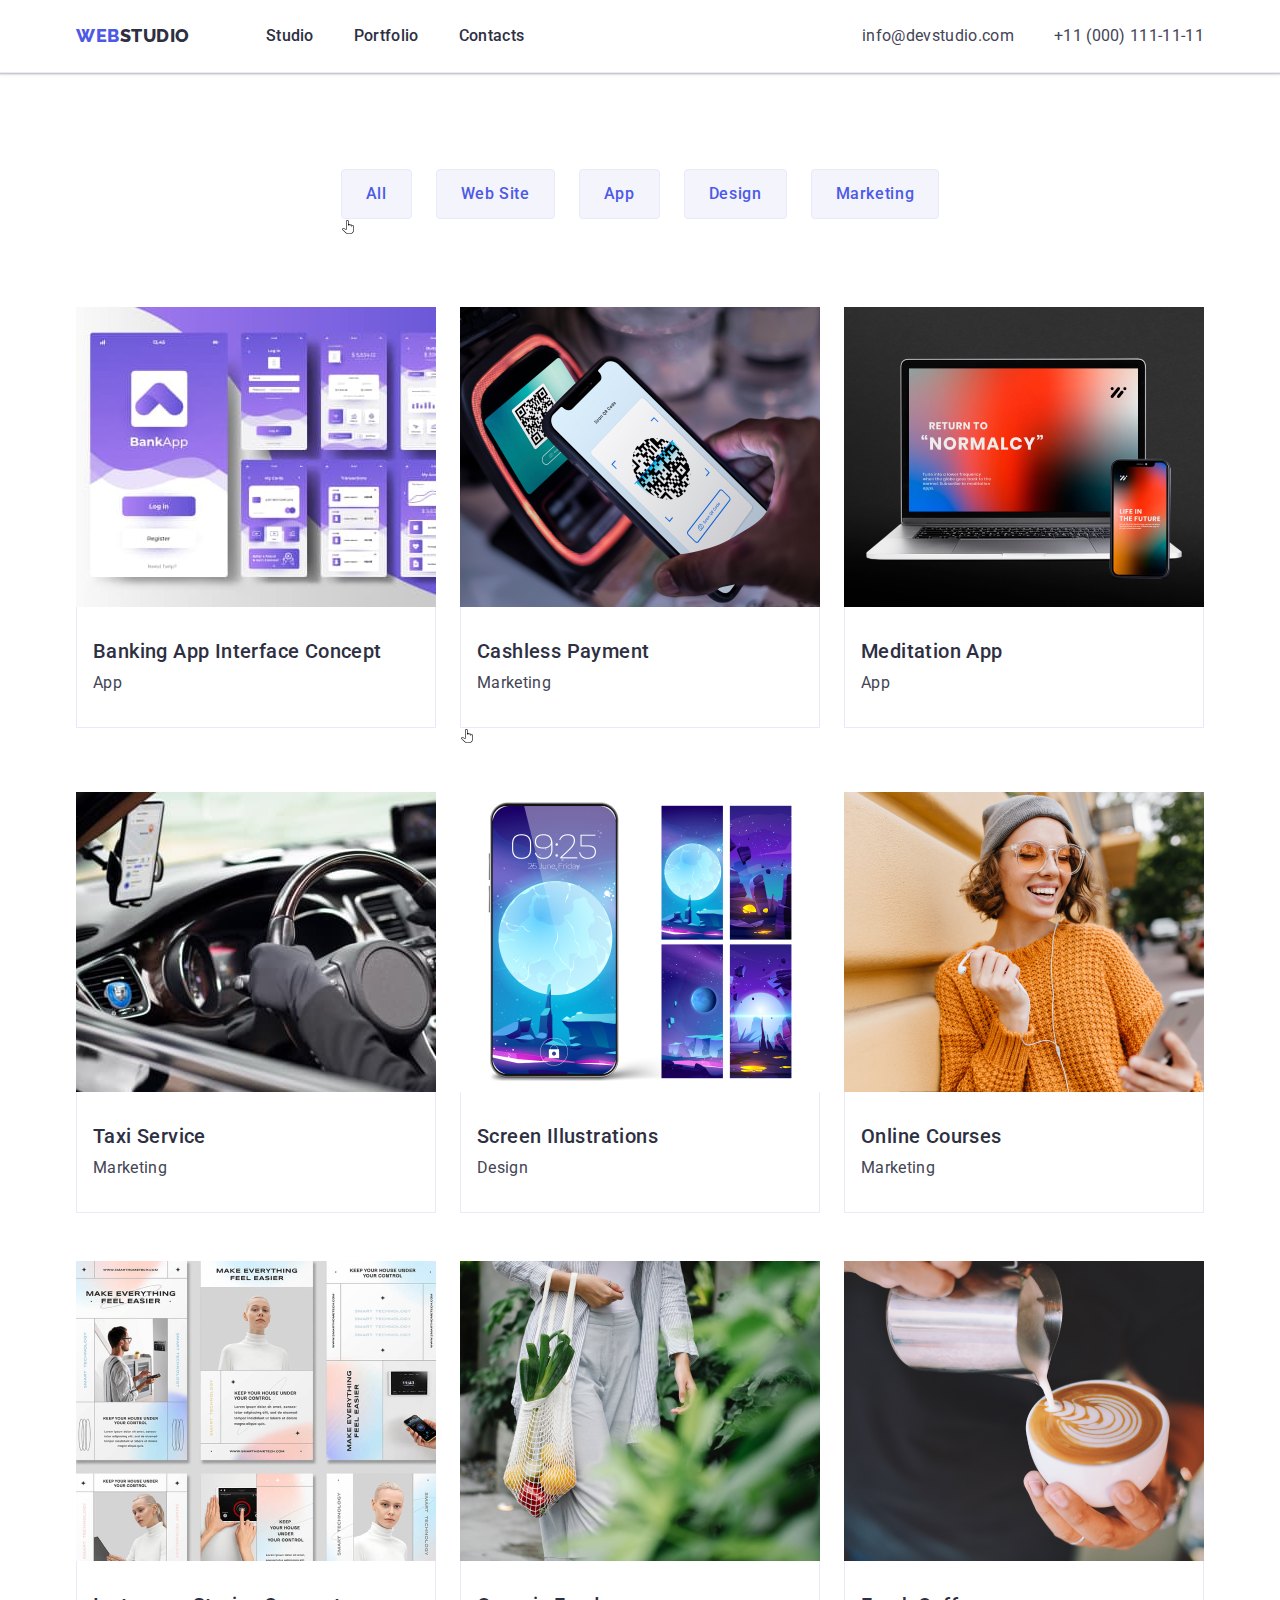
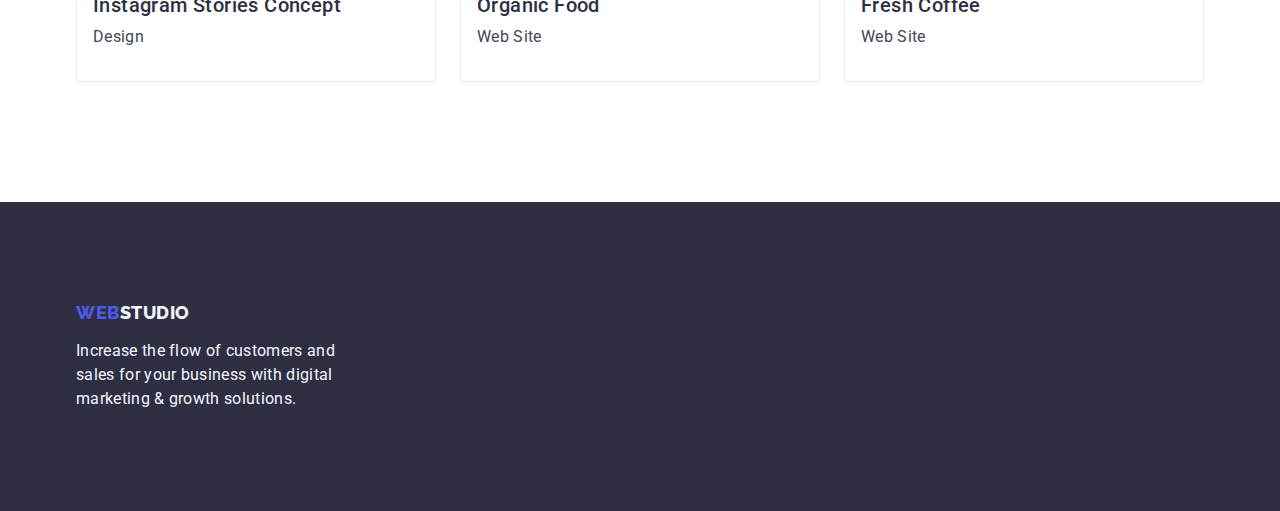
==== portfolio.html @ 1d382a08 "icons-size-location" ====
<!DOCTYPE html>
<html lang="en">
  <head>
    <meta charset="UTF-8" />
    <meta http-equiv="X-UA-Compatible" content="IE=edge" />
    <meta name="viewport" content="width=device-width, initial-scale=1.0" />
    <title>Document</title>
    <link
      rel="stylesheet"
      href="https://cdnjs.cloudflare.com/ajax/libs/modern-normalize/1.1.0/modern-normalize.min.css"
    />
    <link rel="stylesheet" href="./css/styles.css" />
    <link rel="preconnect" href="https://fonts.googleapis.com" />
    <link rel="preconnect" href="https://fonts.gstatic.com" crossorigin />

    <link
      href="https://fonts.googleapis.com/css2?family=Montserrat:wght@400;700&family=Raleway:wght@800&family=Roboto:wght@400;500;700&display=swap"
      rel="stylesheet"
    />
  </head>
  <body>
    <!-- header -->
    <header class="header">
      <div class="container header-container">
        <nav class="header_nav">
          <a href="./index.html" class="logo link"
            >Web<span class="logo-end">Studio</span></a
          >

          <ul class="menu list">
            <li class="menu-item">
              <a href="./index.html" class="menu-name link">Studio</a>
            </li>
            <li class="menu-item">
              <a class="menu-name link" href="./portfolio.html">Portfolio</a>
            </li>
            <li class="menu-item">
              <a class="menu-name link" href="">Contacts</a>
            </li>
          </ul>
        </nav>
        <!-- contacts -->
        <address class="data">
          <ul class="contacts list">
            <li class="contact-data">
              <a class="data-info link" href="mailto:info@devstudio.com"
                >info@devstudio.com</a
              >
            </li>
            <li class="contact-data">
              <a class="data-info link" href="tel:+110001111111"
                >+11 (000) 111-11-11</a
              >
            </li>
          </ul>
        </address>
      </div>
    </header>
    <!-- hero -->
    <main>
      <section class="portfolio">
        <div class="main-profile container">
          <h1 hidden>scroll</h1>
          <ul class="buttons list">
            <li>
              <button type="button" class="scroll-btn">All</button>
              <svg class="finger" width="14px" height="16px">
                <use
                  class="finger-icon"
                  href="./images/icons.svg#icon-finger"
                ></use>
              </svg>
            </li>
            <li><button type="button" class="scroll-btn">Web Site</button></li>
            <li><button type="button" class="scroll-btn">App</button></li>
            <li><button type="button" class="scroll-btn">Design</button></li>
            <li><button type="button" class="scroll-btn">Marketing</button></li>
          </ul>
          <!-- line 1 -->

          <ul class="portfolio-pictures list">
            <li class="technologies">
              <a class="picture link" href=""
                ><img
                  src="./images/portfolio_img/banking-app.jpg"
                  alt="banking app"
                />
                <div class="card-text">
                  <h2 class="cards-title">Banking App Interface Concept</h2>
                  <p class="card-category">App</p>
                </div></a
              >
            </li>
            <li class="technologies">
              <a class="picture link" href=""
                ><img
                  src="./images/portfolio_img/cashless.jpg"
                  alt="cashless payment"
                />
                <div class="card-text">
                  <h2 class="cards-title">Cashless Payment</h2>
                  <p class="card-category">Marketing</p>
                </div></a
              >
              <svg class="finger" width="14px" height="16px">
                <use
                  class="finger-icon"
                  href="./images/icons.svg#icon-finger"
                ></use>
              </svg>
            </li>
            <li class="technologies">
              <a class="picture link" href=""
                ><img
                  src="./images/portfolio_img/meditation.jpg"
                  alt="Meditation"
                />
                <div class="card-text">
                  <h2 class="cards-title">Meditation App</h2>
                  <p class="card-category">App</p>
                </div></a
              >
            </li>
            <!-- line 2 -->
            <li class="technologies">
              <a class="picture link" href=""
                ><img src="./images/portfolio_img/taxi.jpg" alt="taxi" />
                <div class="card-text">
                  <h2 class="cards-title">Taxi Service</h2>
                  <p class="card-category">Marketing</p>
                </div></a
              >
            </li>
            <li class="technologies">
              <a class="picture link" href=""
                ><img
                  src="./images/portfolio_img/screen.jpg"
                  alt="phone screen"
                />
                <div class="card-text">
                  <h2 class="cards-title">Screen Illustrations</h2>
                  <p class="card-category">Design</p>
                </div></a
              >
            </li>
            <li class="technologies">
              <a class="picture link" href=""
                ><img
                  src="./images/portfolio_img/courses.jpg"
                  alt="Online Courses"
                />
                <div class="card-text">
                  <h2 class="cards-title">Online Courses</h2>
                  <p class="card-category">Marketing</p>
                </div></a
              >
            </li>
            <!-- line 3 -->
            <li class="technologies">
              <a class="picture link" href=""
                ><img
                  src="./images/portfolio_img/inst.jpg"
                  alt="Instagram Stories"
                />
                <div class="card-text">
                  <h2 class="cards-title">Instagram Stories Concept</h2>
                  <p class="card-category">Design</p>
                </div></a
              >
            </li>
            <li class="technologies">
              <a class="picture link" href=""
                ><img
                  src="./images/portfolio_img/food.jpg"
                  alt="Organic Food"
                />
                <div class="card-text">
                  <h2 class="cards-title">Organic Food</h2>
                  <p class="card-category">Web Site</p>
                </div></a
              >
            </li>
            <li class="technologies">
              <a class="picture link" href=""
                ><img src="./images/portfolio_img/coffee.jpg" alt="Coffee" />
                <div class="card-text">
                  <h2 class="cards-title">Fresh Coffee</h2>
                  <p class="card-category">Web Site</p>
                </div></a
              >
            </li>
          </ul>
        </div>
      </section>
    </main>
    <!-- footer -->
    <footer class="main-footer">
      <div class="container">
        <a href="./index.html" class="footer-logo link"
          >Web<span class="footer-logo-end">Studio</span>
        </a>
        <p class="footer-description">
          Increase the flow of customers and sales for your business with
          digital marketing & growth solutions.
        </p>
      </div>
    </footer>
  </body>
</html>
---- css/styles.css ----
/* general */
:root {
    --main-font-family: 'Roboto', sans-serif;
    --secondary-font-family: 'Raleway', sans-serif;
}

.link {
    text-decoration: none;
}

.list {
    list-style: none;
}

body {
    font-family: var(--main-font-family);
    font-weight: 400;
    line-height: 1.5;
    letter-spacing: 0.02em;
    color: #434455;
    background-color: #FFFFFF
}

img {
    display: block;
}

h1,
h2,
h3,
h4,
p {
    margin-top: 0;
    margin-bottom: 0;
    padding: 0;
}

ul,
ol {
    margin-top: 0;
    margin-bottom: 0;
    padding-left: 0;
}

.section {
    padding: 120px 0;
}

.container {
    width: 1158px;
    margin-left: auto;
    margin-right: auto;
    padding: 0 15px
}

/* header */

.header {
    border-bottom: 1px solid #e7e9fc;
    box-shadow: 0px 2px 1px rgba(46, 47, 66, 0.08), 0px 1px 1px rgba(46, 47, 66, 0.16), 0px 1px 6px rgba(46, 47, 66, 0.08);
}

.header-container {
    display: flex;
    align-items: center;
    margin: 0 auto;
    justify-content: space-between;

}

.header_nav {
    display: flex;
    align-items: center;
}

/* logo */
.logo {
    font-family: var(--secondary-font-family);
    font-weight: 800;
    font-size: 18px;
    line-height: 1.17;
    letter-spacing: 0.03em;
    text-transform: uppercase;
    color: #4d5ae5;
    margin-right: 76px
}

.logo-end {
    color: #2e2f42;
}

/* navigation */

.menu {
    display: flex;
    align-items: center;
    gap: 40px
}

.menu {
    font-weight: 500;
    font-size: 16px;
}

.menu-item {
    padding-top: 24px;
    padding-bottom: 24px
}

.menu-name {
    color: #2E2F42;
    padding: 24px 0;
}

.menu-name:hover,
.menu-name:focus {
    color: #404BBF;
}

/* contacts */

.contacts {
    display: flex;
    align-items: center;
    gap: 40px;
}

.contact-data {
    font-size: 16px;
    line-height: 1.5;
    text-decoration: none;
    list-style: none;
    color: #434455;

}

.data {
    font-style: normal
}

.data-info:hover,
.data-info:focus {
    color: #404bbf
}

.data-info {
    color: #434455;
}


/* hero */



.hero {
    padding: 188px 0;

    background-color: #2e2f42;
    background-image: linear-gradient(rgba(46, 47, 66, 0.7), rgba(46, 47, 66, 0.7)), url(../images/hero-img.jpg);
    ;
    max-width: 1440px;
    background-repeat: no-repeat;
    background-position: center;
    background-size: cover;
}

.hero_title {

    font-family: 'Roboto';
    font-style: normal;
    font-weight: 700;
    font-size: 56px;
    line-height: 1.07;
    text-align: center;
    letter-spacing: 0.02em;
    color: #FFFFFF;
    max-width: 496px;
    margin-right: auto;
    margin-left: auto;
    margin-bottom: 48px;
}


/* button */
.order-btn {
    font-size: 16px;
    letter-spacing: 0.04em;
    color: rgba(255, 255, 255, 1);
    background-color: #4D5AE5;
    font-family: "Roboto", sans-serif;
    font-weight: 500;
    color: #FFFFFF;
    cursor: pointer;
    display: block;
    padding: 16px 32px;
    border: none;
    border-radius: 4px;
    min-width: 169px;
    height: 56px;
    margin-right: auto;
    margin-left: auto;
}

.order-btn:hover,
.order-btn:focus {
    background-color: #404BBF;
}

/*  section advantages */
.icons-advantages-list {
    display: flex;
    align-items: center;
    justify-content: center;
    gap: 24px;

}

.advantages-icons {
    width: 264px;
    height: 112px;
    left: 0px;
    top: 0px;
    height: 112px;
    background: #F4F4FD;
    border-radius: 4px;
    margin-bottom: 8px;
}

.menu-advantages {
    display: flex;
    gap: 24px;
}

.advantages-list {
    width: calc((100% - 72px) / 4);
}

.name {
    font-weight: 500;
    font-size: 20px;
    line-height: 1.2;
    letter-spacing: 0.02em;
    color: #2E2F42;
    margin-bottom: 8px;
    text-align: start;
}


.advantages-description {
    font-size: 16px;
    line-height: 1.5;
    text-align: start;
}

/* about us section */
.about-us {
    font-weight: 700;
    font-size: 36px;
    line-height: 1.11;
    text-align: center;
    text-transform: capitalize;
    color: #2e2f42;
    margin-bottom: 72px;
}

.section-pictures {
    padding-bottom: 120px
}

.pictures {
    display: flex;
    gap: 24px;
}



/*  section our team */
.sm-team {
    display: flex;
    gap: 24px;
}

.sm-link {
    display: flex;
    justify-content: center;
    align-items: center;
    width: 40px;
    height: 40px;
    background: #4D5AE5;
    border-radius: 50%;
    margin-top: 8px;

}

.names {
    font-family: 'Roboto';
    font-style: normal;
    font-weight: 500;
    font-size: 20px;
    line-height: 1.2;
    text-align: center;
    letter-spacing: 0.02em;
    color: #2E2F42;

}

.team-member {
    display: flex;
    gap: 24px;
}

.card-title {
    padding: 32px 16px;

}

.team {
    background-color: #FFFFFF;
    width: calc((100% - 72px) / 4);
    border-radius: 0px 0px 4px 4px;
}

.names {
    text-align: center;
    margin-bottom: 8px;

}

.description {
    text-align: center;
    font-family: 'Roboto';
    font-style: normal;
    font-weight: 400;
    font-size: 16px;
    line-height: 1.5;
}

.team-title {
    font-size: 36px;
    line-height: 1.11;
    letter-spacing: 0.02em;
    text-align: center;
    margin-bottom: 72px;
}

.members {
    background-color: #F4F4FD;

}

/* companies */

.customers-list {
    display: flex;
    gap: 24px;

}

.customers-title {
    font-family: 'Roboto';
    font-style: normal;
    font-weight: 700;
    font-size: 36px;
    line-height: 1.1px;
    text-align: center;
    letter-spacing: 0.02em;
    text-transform: capitalize;
    color: #2E2F42;
    margin-bottom: 72px;
}

.icon-link {
    display: flex;
    width: 168px;
    height: 88px;
    border: 1px solid #8E8F99;
    border-radius: 4px;
    color: #8E8F99;
    justify-content: center;
    align-items: center;
    margin-left: auto;
    margin-right: auto;

}

/* footer */
.sm-footer {
    display: flex;
    gap: 16px;
    width: 208px;
    height: 40px;
}
.sm-link:hover, .sm-link:focus {
background: #31D0AA;
}
.sm-icon:hover, .sm-icon:focus {
    background: #31D0AA;
}

.social-media {
    font-family: 'Roboto';
    font-style: normal;
    font-weight: 500;
    font-size: 16px;
    line-height: 1.5;
    letter-spacing: 0.02em;
    color: #FFFFFF;
}

.main-footer {
    background-color: #2e2f42;
    padding: 100px 0;
}

.sm-icons {
    display: flex;
    width: 24px;
    height: 24px;

}

.footer-logo {
    font-family: var(--secondary-font-family);
    font-weight: 800;
    font-size: 18px;
    line-height: 1.17;
    letter-spacing: 0.03em;
    text-transform: uppercase;
    color: #4d5ae5;
    display: inline-block;
    margin-bottom: 16px;
}

.footer-description {
    width: 264px;
    font-size: 16px;
    line-height: 1.5;
    letter-spacing: 0.02em;
    color: #F4F4FD;

}

.footer-logo-end {
    color: #f4f4fd
}

/* portfolio */
.portfolio {
    padding: 96px 0 120px
}

/* buttons */
.buttons {
    display: flex;
    justify-content: center;
    gap: 24px;
    margin-bottom: 72px;
}
.finger {
    display: flex;
    flex-direction: row-reverse;
}


.scroll-btn {
    font-family: "Roboto", sans-serif;
    font-weight: 500;
    font-size: 16px;
    line-height: 1.5;
    letter-spacing: 0.04em;
    color: #4d5ae5;
    background-color: #F4F4FD;

    cursor: pointer;
    padding: 12px 24px;
    border: 1px solid #e7e9fc;
    border-radius: 4px;

}

.scroll-btn:hover,
.scroll-btn:focus {
    color: #FFFFFF;
    background-color: #404BBF;
    border: 1px solid transparent
}

/* pictures*/
.portfolio-pictures {
    display: flex;
    flex-wrap: wrap;
    column-gap: 24px;
    row-gap: 48px;
}

.card-text {
    padding: 32px 16px;
    border: 1px solid #e7e9fc;
    border-top: none;
}

.cards-title {
    font-weight: 500;
    font-size: 20px;
    line-height: 1.2;
    letter-spacing: 0.02em;
    color: #2e2f42;
    margin-bottom: 8px;
}


.card-category {
    font-size: 16px;
    line-height: 1.5;
    letter-spacing: 0.02em;
    color: #434455;
}
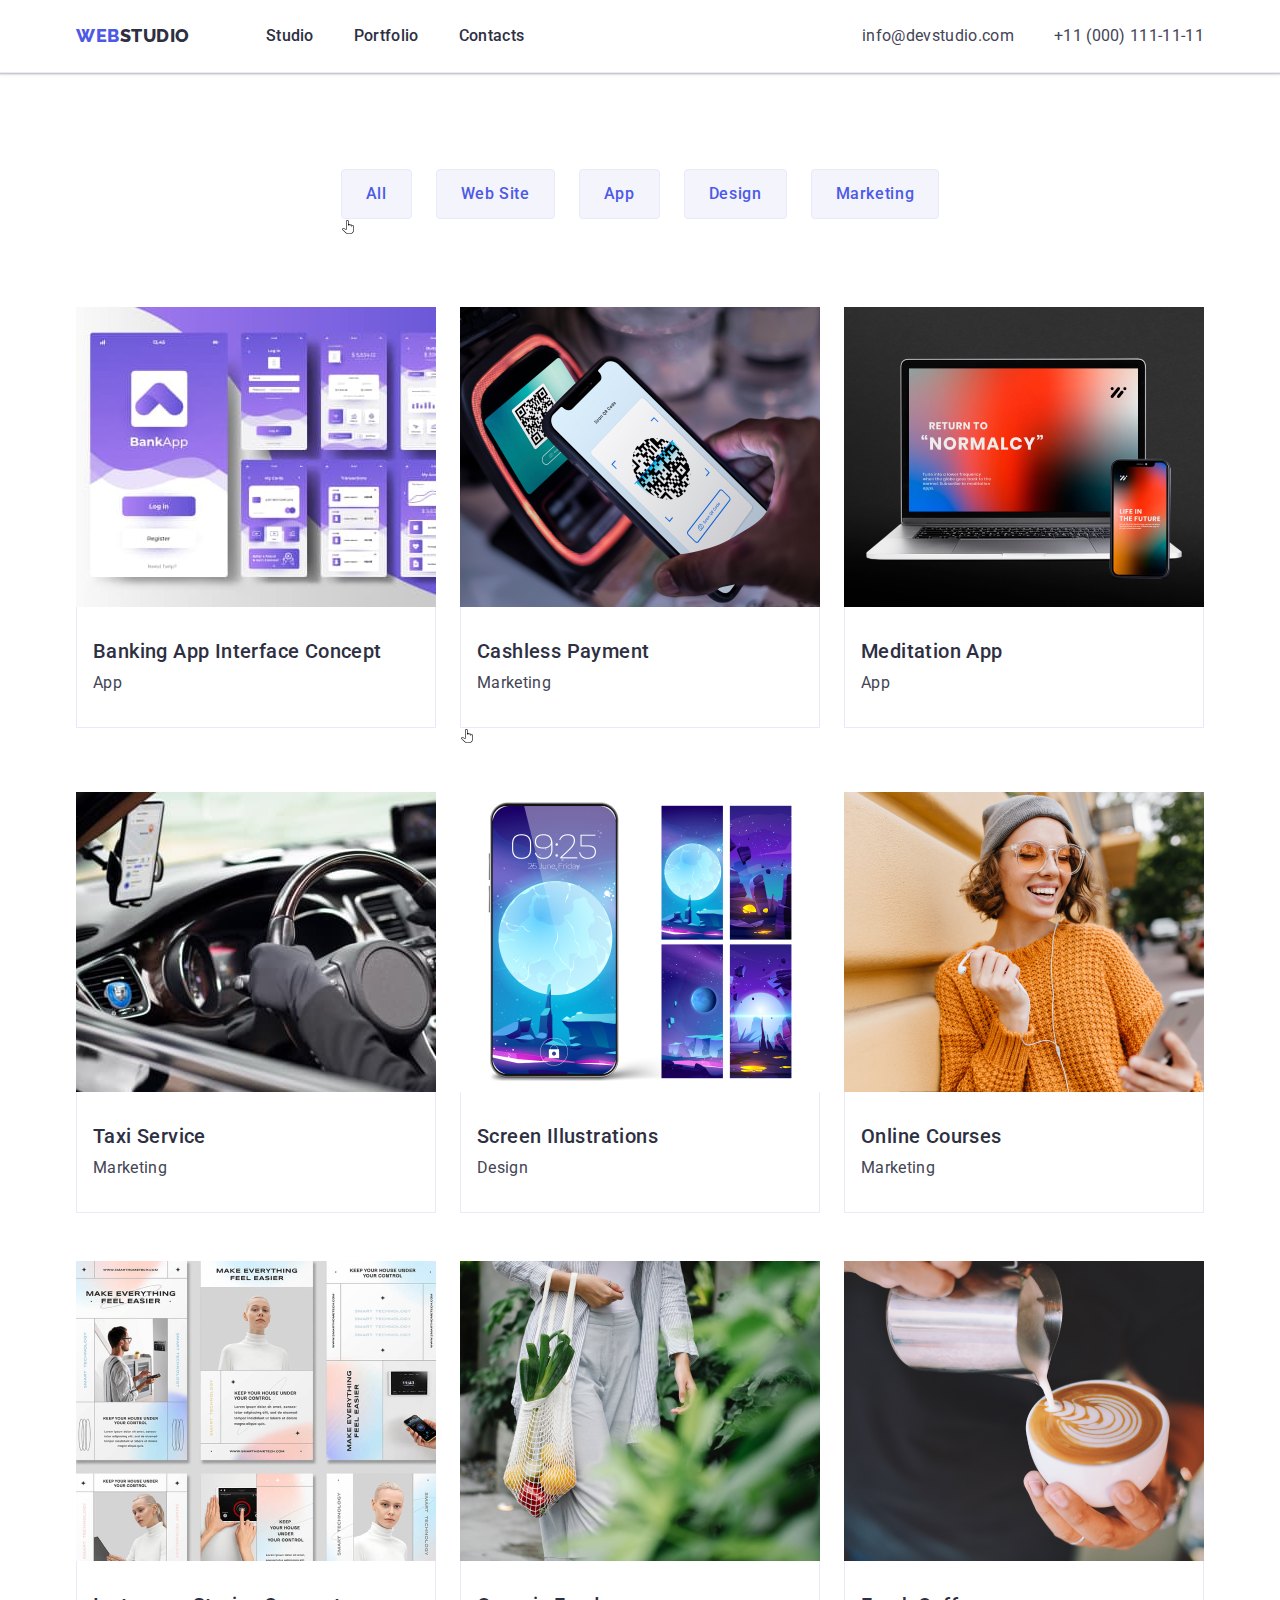
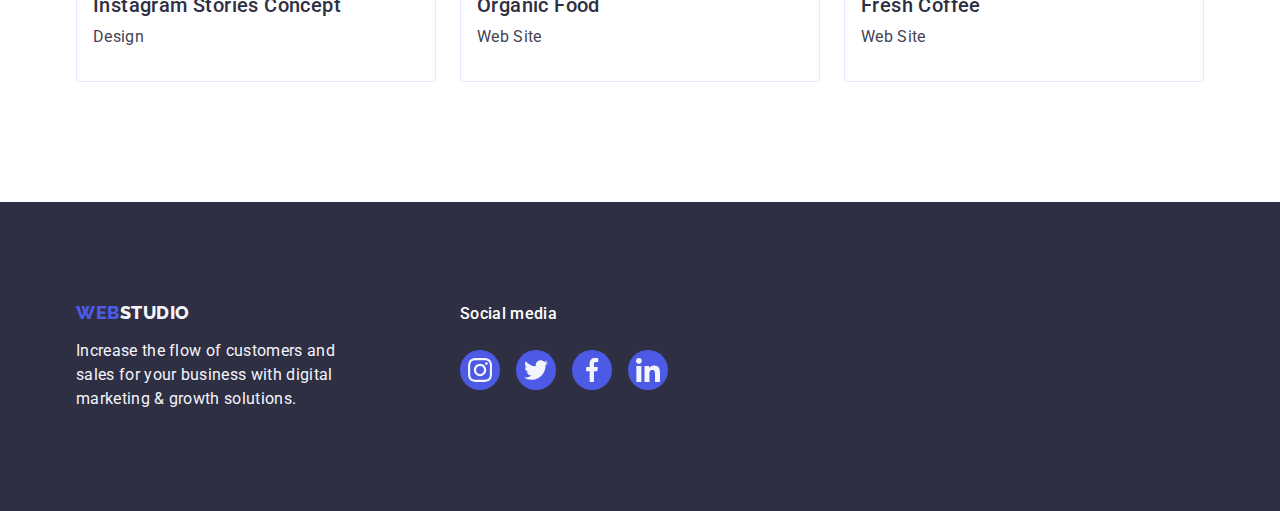
==== commit 6471b825: "alot-of" ====
--- a/portfolio.html
+++ b/portfolio.html
@@ -77,7 +77,6 @@
             <li><button type="button" class="scroll-btn">Marketing</button></li>
           </ul>
           <!-- line 1 -->
-
           <ul class="portfolio-pictures list">
             <li class="technologies">
               <a class="picture link" href=""
@@ -195,14 +194,61 @@
     </main>
     <!-- footer -->
     <footer class="main-footer">
-      <div class="container">
-        <a href="./index.html" class="footer-logo link"
-          >Web<span class="footer-logo-end">Studio</span>
-        </a>
-        <p class="footer-description">
-          Increase the flow of customers and sales for your business with
-          digital marketing & growth solutions.
-        </p>
+      <div class="footer-container container">
+        <div class="footer-text">
+          <a href="./index.html" class="footer-logo link"
+            >Web<span class="footer-logo-end">Studio</span>
+          </a>
+          <p class="footer-description">
+            Increase the flow of customers and sales for your business with
+            digital marketing & growth solutions.
+          </p>
+        </div>
+        <div class="sm-container">
+          <p class="social-media">Social media</p>
+          <ul class="sm-footer list">
+            <li class="sm-list">
+              <a href="" class="sm-link">
+                <svg class="sm-icons" width="24px" height="24px">
+                  <use
+                    class="sm-icon"
+                    href="./images/icons.svg#icon-instagram"
+                  ></use>
+                </svg>
+              </a>
+            </li>
+            <li class="sm-list">
+              <a href="" class="sm-link">
+                <svg class="sm-icons" width="24px" height="24px">
+                  <use
+                    class="sm-icon"
+                    href="./images/icons.svg#icon-twitter"
+                  ></use>
+                </svg>
+              </a>
+            </li>
+            <li class="sm-list">
+              <a href="" class="sm-link">
+                <svg class="sm-icons" width="24px" height="24px">
+                  <use
+                    class="sm-icon"
+                    href="./images/icons.svg#icon-facebook"
+                  ></use>
+                </svg>
+              </a>
+            </li>
+            <li class="sm-list">
+              <a href="" class="sm-link">
+                <svg class="sm-icons" width="24px" height="24px">
+                  <use
+                    class="sm-icon"
+                    href="./images/icons.svg#icon-linkedin"
+                  ></use>
+                </svg>
+              </a>
+            </li>
+          </ul>
+        </div>
       </div>
     </footer>
   </body>
--- a/css/styles.css
+++ b/css/styles.css
@@ -216,10 +216,11 @@
 }
 
 .advantages-icons {
+    display: flex;
+    align-items: center;
+    justify-content: center;
     width: 264px;
     height: 112px;
-    left: 0px;
-    top: 0px;
     height: 112px;
     background: #F4F4FD;
     border-radius: 4px;
@@ -275,9 +276,22 @@
 
 
 /*  section our team */
+/* hover focus */
+
+.sm-link:hover,
+.sm-link:focus {
+    background-color: #404BBF;
+}
+
+.sm-icons {
+    fill: #F4F4FD;
+}
+
+/* icons */
 .sm-team {
     display: flex;
     gap: 24px;
+    justify-content: center;
 }
 
 .sm-link {
@@ -310,16 +324,18 @@
 }
 
 .card-title {
-    padding: 32px 16px;
-
+    padding: 32px 0
 }
 
 .team {
     background-color: #FFFFFF;
     width: calc((100% - 72px) / 4);
     border-radius: 0px 0px 4px 4px;
-}
-
+    box-shadow: 0px 1px 6px rgba(46, 47, 66, 0.08), 0px 1px 1px rgba(46, 47, 66, 0.16), 0px 2px 1px rgba(46, 47, 66, 0.08);
+
+}
+
+/* icons */
 .names {
     text-align: center;
     margin-bottom: 8px;
@@ -350,6 +366,24 @@
 
 /* companies */
 
+/* hover focus */
+
+.icon-link:hover,
+.icon-link:focus {
+    color: #404bbf;
+}
+
+.icon-link:hover,
+.icon-link:focus {
+    border-color: #404BBF;
+}
+
+.icons {
+    fill: currentColor;
+}
+
+/* hover focus */
+
 .customers-list {
     display: flex;
     gap: 24px;
@@ -361,7 +395,7 @@
     font-style: normal;
     font-weight: 700;
     font-size: 36px;
-    line-height: 1.1px;
+    line-height: 1.1;
     text-align: center;
     letter-spacing: 0.02em;
     text-transform: capitalize;
@@ -384,18 +418,47 @@
 }
 
 /* footer */
+
+.footer-container {
+    display: flex;
+    align-items: baseline;
+}
+
+.footer-text {
+    margin-right: 120px;
+}
+
 .sm-footer {
     display: flex;
     gap: 16px;
     width: 208px;
     height: 40px;
 }
-.sm-link:hover, .sm-link:focus {
-background: #31D0AA;
-}
-.sm-icon:hover, .sm-icon:focus {
-    background: #31D0AA;
-}
+
+.sm-list {
+    width: 40px;
+    height: 40px;
+}
+
+.sm-link {
+    display: flex;
+    align-items: center;
+    justify-content: center;
+    widows: 100%;
+    height: 100%;
+    border-radius: 50%;
+    background-color: #4d5ae5;
+}
+
+.sm-list:hover,
+.sm-list:focus {
+    background-color: #31D0AA;
+}
+
+.sm-icons {
+    fill: #F4F4FD;
+}
+
 
 .social-media {
     font-family: 'Roboto';
@@ -405,6 +468,7 @@
     line-height: 1.5;
     letter-spacing: 0.02em;
     color: #FFFFFF;
+    margin-bottom: 16px;
 }
 
 .main-footer {
@@ -456,6 +520,14 @@
     gap: 24px;
     margin-bottom: 72px;
 }
+
+
+.scroll-btn:hover,
+.scroll-btn:focus {
+    box-shadow: 0px 3px 1px rgba(0, 0, 0, 0.1), 0px 2px 1px rgba(0, 0, 0, 0.08), 0px 2px 2px rgba(0, 0, 0, 0.12);
+    border-radius: 4px;
+}
+
 .finger {
     display: flex;
     flex-direction: row-reverse;
@@ -514,4 +586,18 @@
     line-height: 1.5;
     letter-spacing: 0.02em;
     color: #434455;
-}+}
+
+/* test */
+
+/* social media */
+/* .sm-link:hover,
+.sm-icon {
+    background-color: #31D0AA;
+
+}
+
+.sm-icon {
+    fill: #4D5AE5;
+    ;
+} */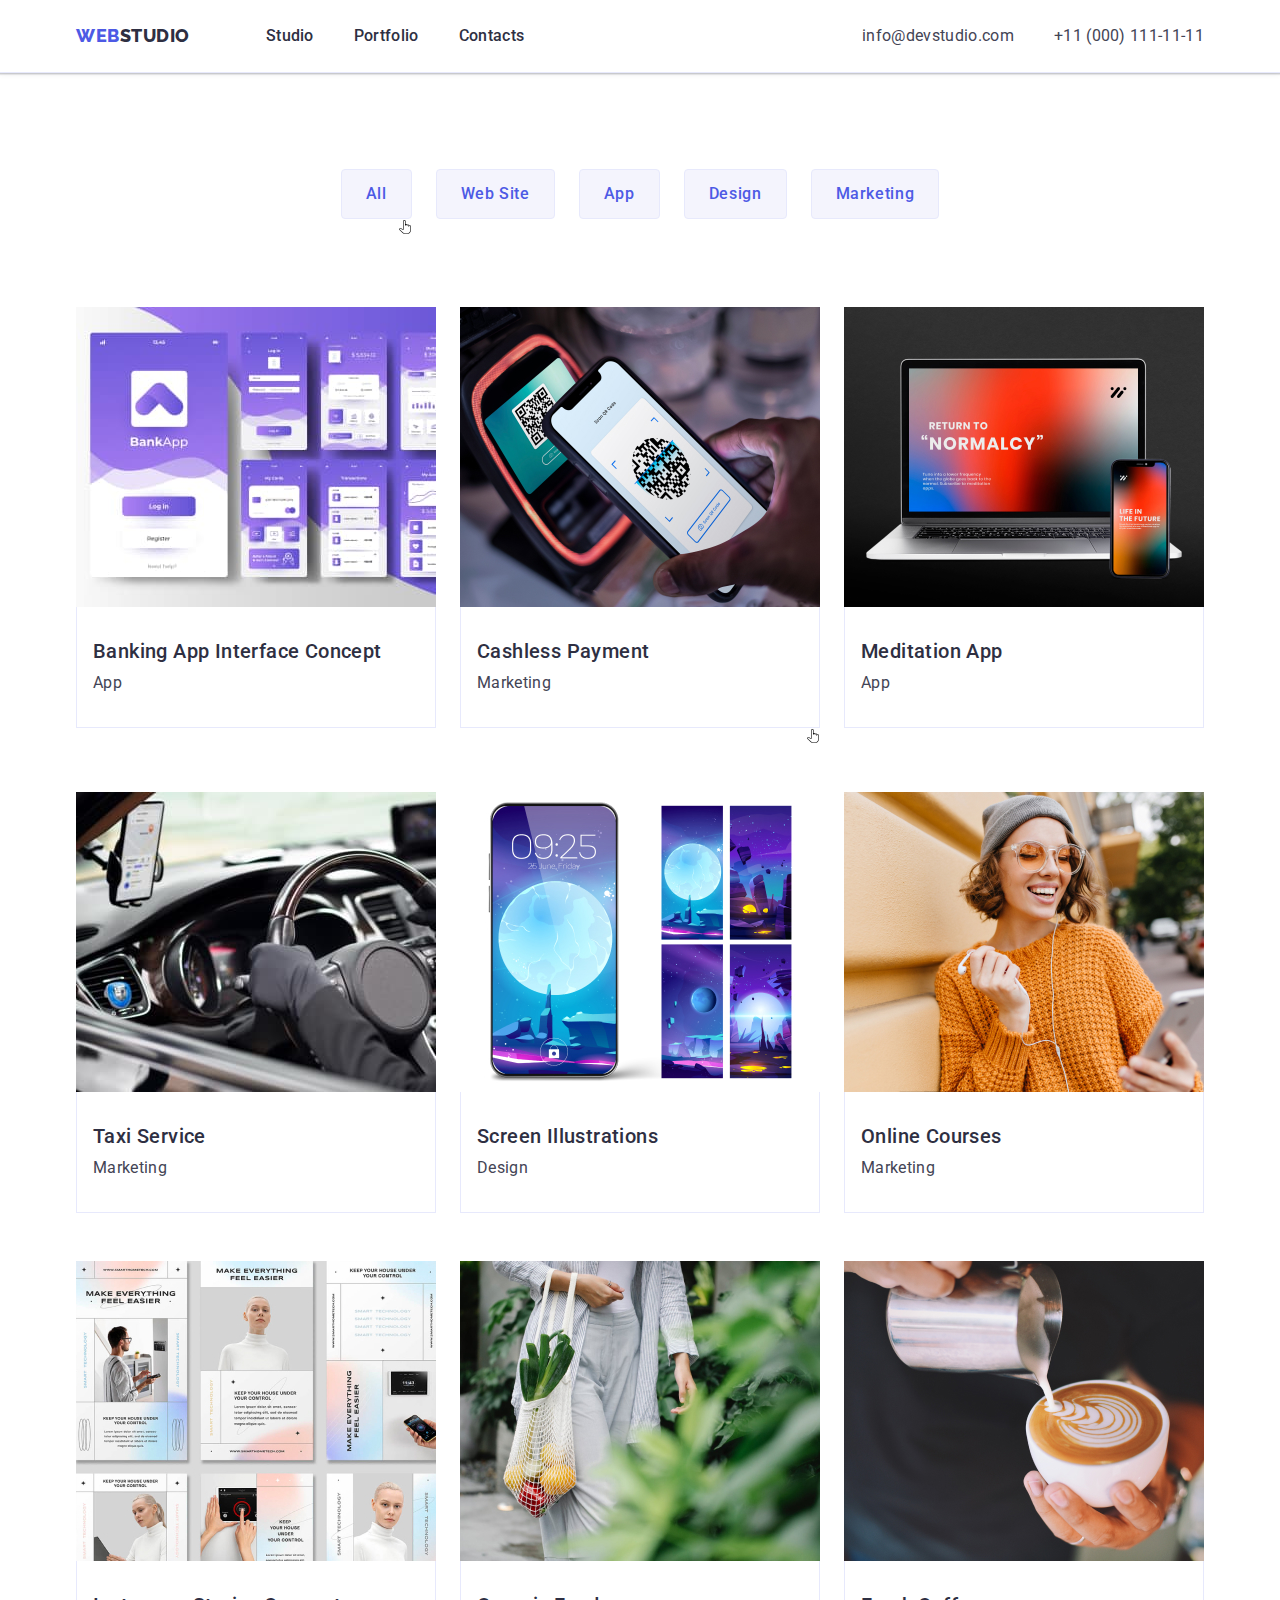
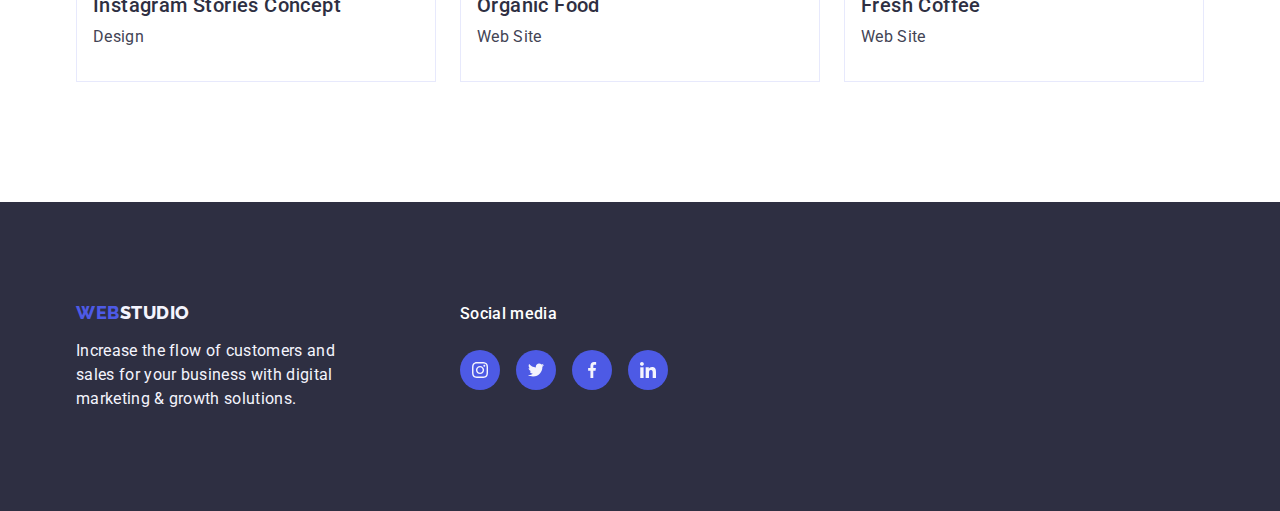
==== commit b933965d: "social-hover" ====
--- a/portfolio.html
+++ b/portfolio.html
@@ -64,12 +64,14 @@
           <ul class="buttons list">
             <li>
               <button type="button" class="scroll-btn">All</button>
-              <svg class="finger" width="14px" height="16px">
-                <use
-                  class="finger-icon"
-                  href="./images/icons.svg#icon-finger"
-                ></use>
-              </svg>
+              <div class="finger-icon">
+                <svg class="finger" width="14px" height="16px">
+                  <use
+                    class="finger-icon"
+                    href="./images/icons.svg#icon-finger"
+                  ></use>
+                </svg>
+              </div>
             </li>
             <li><button type="button" class="scroll-btn">Web Site</button></li>
             <li><button type="button" class="scroll-btn">App</button></li>
@@ -101,12 +103,14 @@
                   <p class="card-category">Marketing</p>
                 </div></a
               >
-              <svg class="finger" width="14px" height="16px">
-                <use
-                  class="finger-icon"
-                  href="./images/icons.svg#icon-finger"
-                ></use>
-              </svg>
+              <div class="finger-icon">
+                <svg class="finger" width="14px" height="16px">
+                  <use
+                    class="finger-icon"
+                    href="./images/icons.svg#icon-finger"
+                  ></use>
+                </svg>
+              </div>
             </li>
             <li class="technologies">
               <a class="picture link" href=""
--- a/css/styles.css
+++ b/css/styles.css
@@ -280,12 +280,9 @@
 
 .sm-link:hover,
 .sm-link:focus {
-    background-color: #404BBF;
-}
-
-.sm-icons {
-    fill: #F4F4FD;
-}
+    background-color: #31D0AA;
+}
+
 
 /* icons */
 .sm-team {
@@ -440,21 +437,6 @@
     height: 40px;
 }
 
-.sm-link {
-    display: flex;
-    align-items: center;
-    justify-content: center;
-    widows: 100%;
-    height: 100%;
-    border-radius: 50%;
-    background-color: #4d5ae5;
-}
-
-.sm-list:hover,
-.sm-list:focus {
-    background-color: #31D0AA;
-}
-
 .sm-icons {
     fill: #F4F4FD;
 }
@@ -478,8 +460,8 @@
 
 .sm-icons {
     display: flex;
-    width: 24px;
-    height: 24px;
+    width: 16px;
+    height: 16px;
 
 }
 
@@ -528,10 +510,11 @@
     border-radius: 4px;
 }
 
-.finger {
+.finger-icon {
     display: flex;
     flex-direction: row-reverse;
 }
+
 
 
 .scroll-btn {
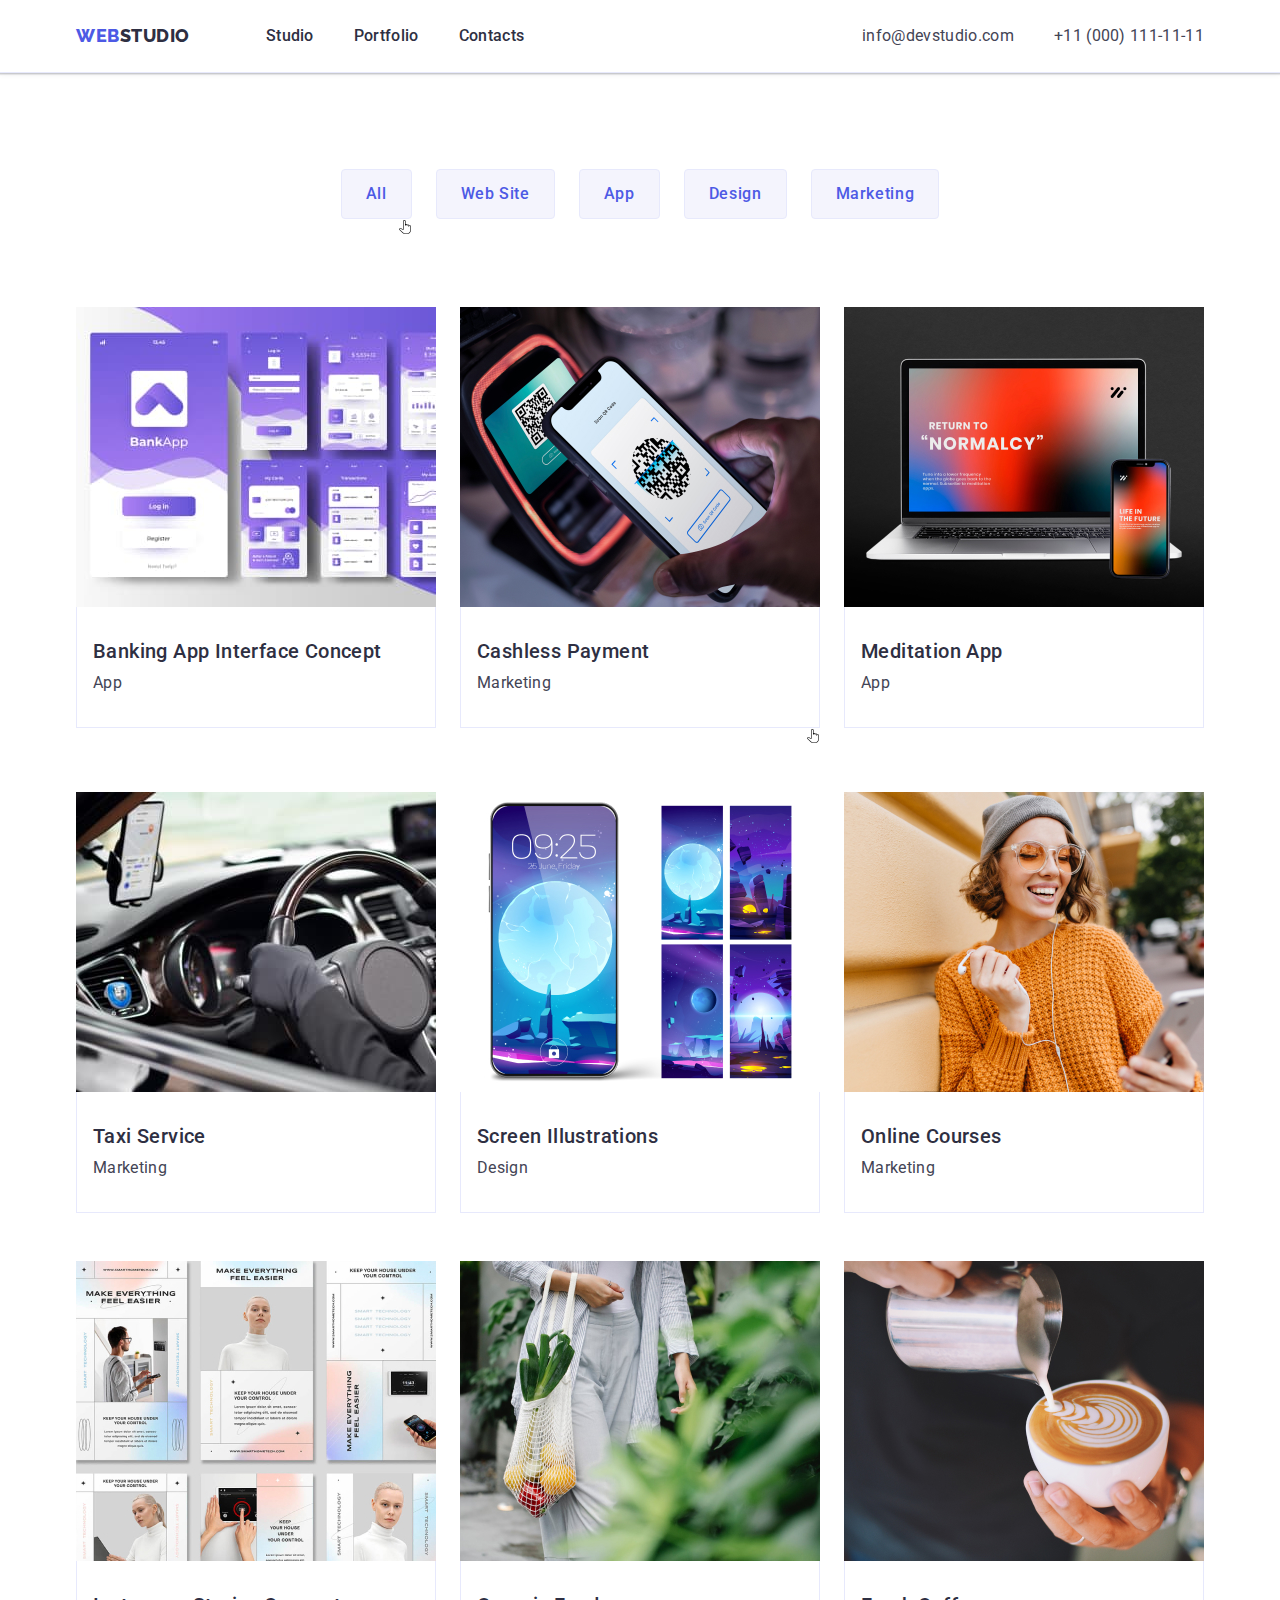
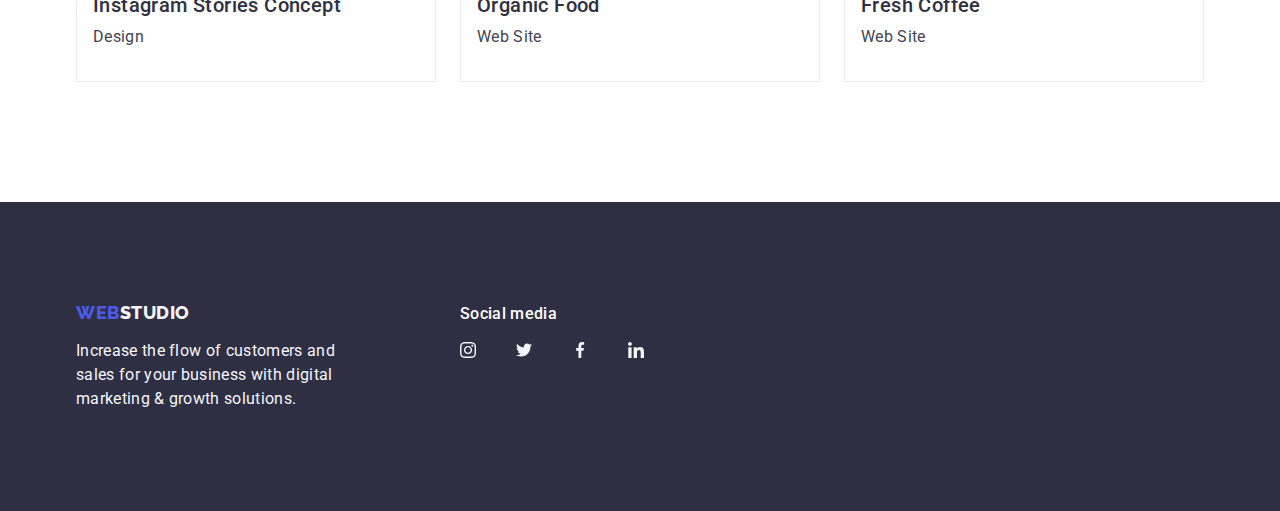
==== commit 7face9d5: "sm-general" ====
--- a/portfolio.html
+++ b/portfolio.html
@@ -212,18 +212,18 @@
           <p class="social-media">Social media</p>
           <ul class="sm-footer list">
             <li class="sm-list">
-              <a href="" class="sm-link">
-                <svg class="sm-icons" width="24px" height="24px">
-                  <use
-                    class="sm-icon"
+              <a href="" class="sm-general footer-icon">
+                <svg class="sm-icons" width="24" height="24">
+                  <use
+                    class="sm-general-icon"
                     href="./images/icons.svg#icon-instagram"
                   ></use>
                 </svg>
               </a>
             </li>
             <li class="sm-list">
-              <a href="" class="sm-link">
-                <svg class="sm-icons" width="24px" height="24px">
+              <a href="" class="sm-general footer-icon">
+                <svg class="sm-icons" width="24" height="24">
                   <use
                     class="sm-icon"
                     href="./images/icons.svg#icon-twitter"
@@ -232,8 +232,8 @@
               </a>
             </li>
             <li class="sm-list">
-              <a href="" class="sm-link">
-                <svg class="sm-icons" width="24px" height="24px">
+              <a href="" class="sm-general footer-icon">
+                <svg class="sm-icons" width="24" height="24">
                   <use
                     class="sm-icon"
                     href="./images/icons.svg#icon-facebook"
@@ -242,8 +242,8 @@
               </a>
             </li>
             <li class="sm-list">
-              <a href="" class="sm-link">
-                <svg class="sm-icons" width="24px" height="24px">
+              <a href="" class="sm-general footer-icon">
+                <svg class="sm-icons" width="24" height="24">
                   <use
                     class="sm-icon"
                     href="./images/icons.svg#icon-linkedin"
--- a/css/styles.css
+++ b/css/styles.css
@@ -278,10 +278,7 @@
 /*  section our team */
 /* hover focus */
 
-.sm-link:hover,
-.sm-link:focus {
-    background-color: #31D0AA;
-}
+
 
 
 /* icons */
@@ -291,7 +288,7 @@
     justify-content: center;
 }
 
-.sm-link {
+.sm {
     display: flex;
     justify-content: center;
     align-items: center;
@@ -300,8 +297,11 @@
     background: #4D5AE5;
     border-radius: 50%;
     margin-top: 8px;
-
-}
+}
+.link-icon:hover,.link-icon:focus {
+    background-color: #404BBF;
+    
+    }
 
 .names {
     font-family: 'Roboto';
@@ -419,6 +419,10 @@
 .footer-container {
     display: flex;
     align-items: baseline;
+}
+
+.footer-icon:hover,.footer-icon:focus {
+    background-color: #31D0AA;
 }
 
 .footer-text {
@@ -541,6 +545,16 @@
 }
 
 /* pictures*/
+
+.picture {
+    display: block;
+}
+
+.picture:hover,
+.picture:focus {
+    box-shadow: 0px 1px 6px rgba(46, 47, 66, 0.08), 0px 1px 1px rgba(46, 47, 66, 0.16), 0px 2px 1px rgba(46, 47, 66, 0.08);
+}
+
 .portfolio-pictures {
     display: flex;
     flex-wrap: wrap;
@@ -570,17 +584,3 @@
     letter-spacing: 0.02em;
     color: #434455;
 }
-
-/* test */
-
-/* social media */
-/* .sm-link:hover,
-.sm-icon {
-    background-color: #31D0AA;
-
-}
-
-.sm-icon {
-    fill: #4D5AE5;
-    ;
-} */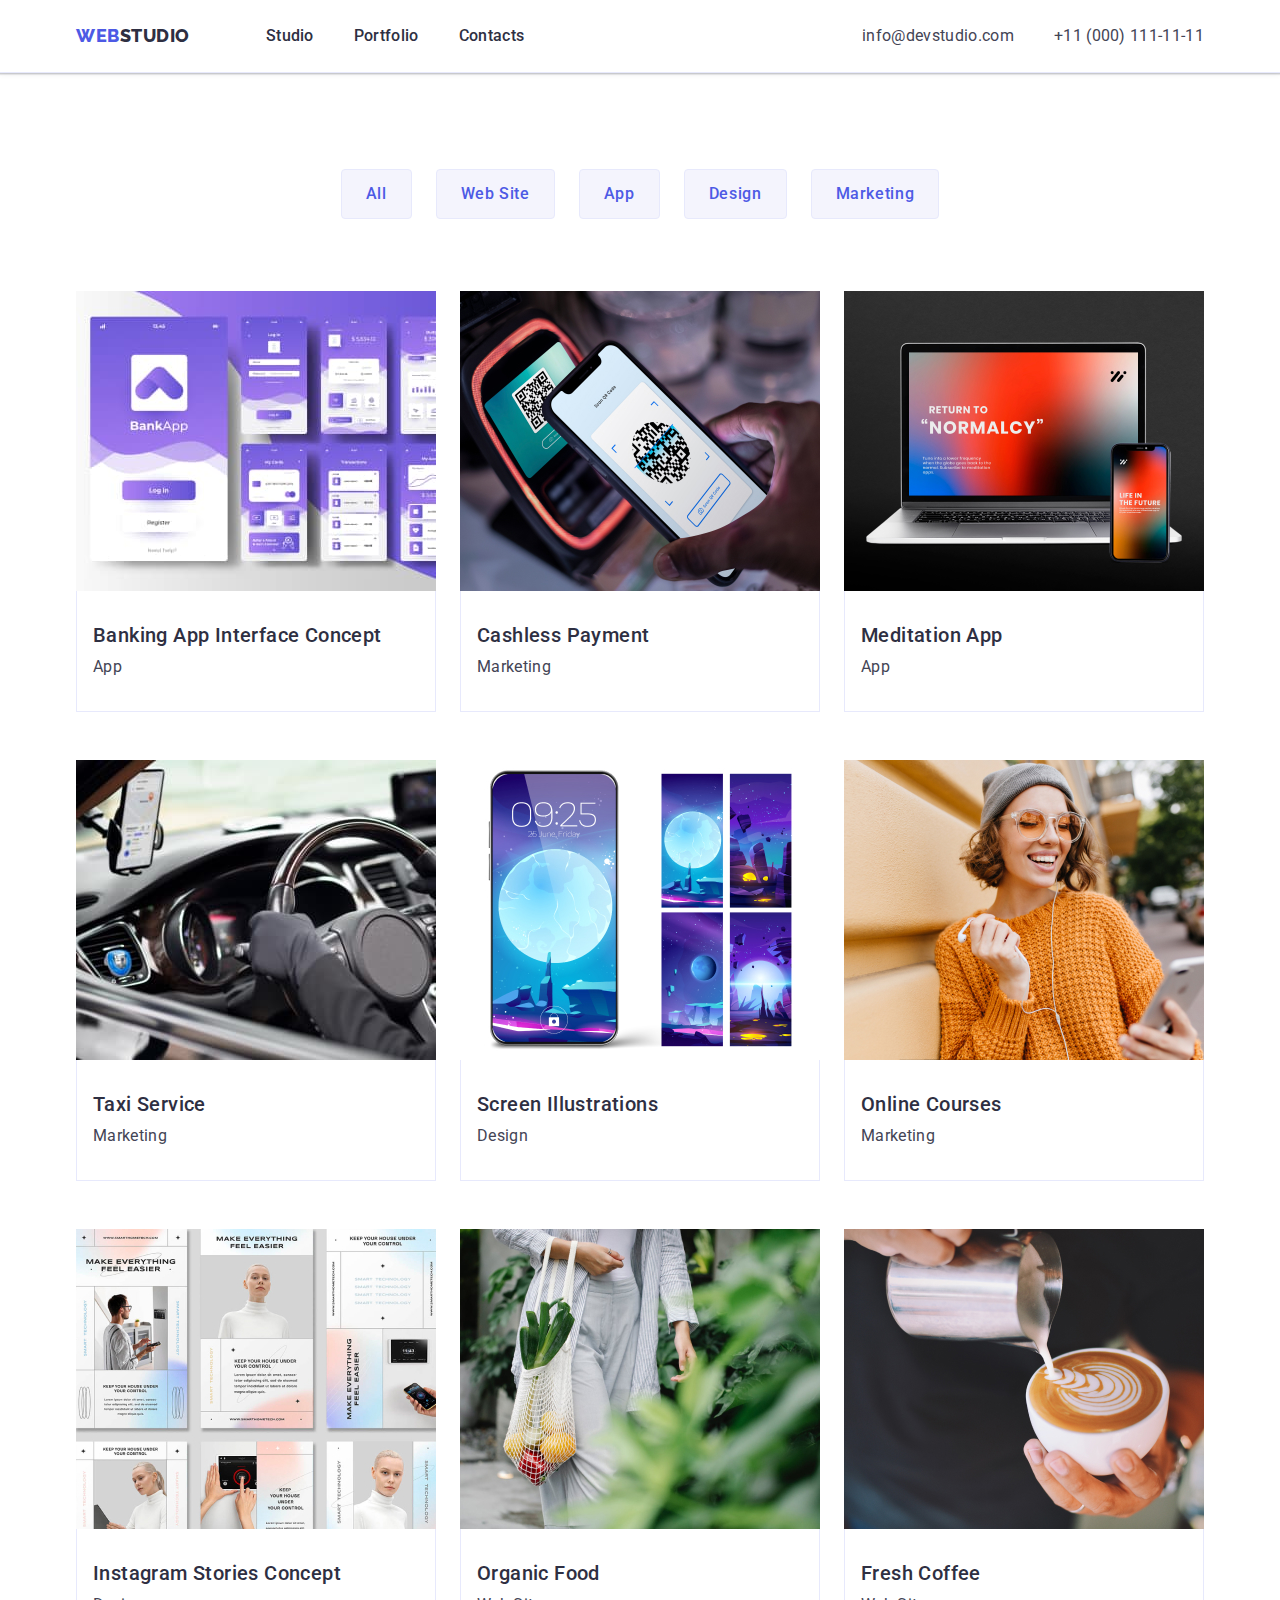
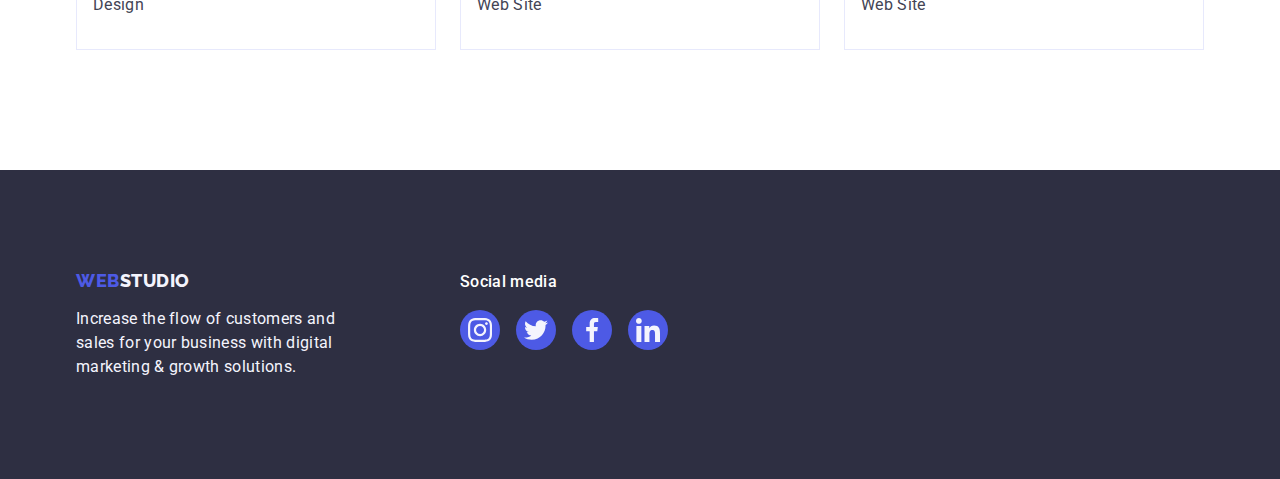
==== commit 0dc23cf6: "icons-fixed" ====
--- a/portfolio.html
+++ b/portfolio.html
@@ -64,14 +64,6 @@
           <ul class="buttons list">
             <li>
               <button type="button" class="scroll-btn">All</button>
-              <div class="finger-icon">
-                <svg class="finger" width="14px" height="16px">
-                  <use
-                    class="finger-icon"
-                    href="./images/icons.svg#icon-finger"
-                  ></use>
-                </svg>
-              </div>
             </li>
             <li><button type="button" class="scroll-btn">Web Site</button></li>
             <li><button type="button" class="scroll-btn">App</button></li>
@@ -103,14 +95,6 @@
                   <p class="card-category">Marketing</p>
                 </div></a
               >
-              <div class="finger-icon">
-                <svg class="finger" width="14px" height="16px">
-                  <use
-                    class="finger-icon"
-                    href="./images/icons.svg#icon-finger"
-                  ></use>
-                </svg>
-              </div>
             </li>
             <li class="technologies">
               <a class="picture link" href=""
--- a/css/styles.css
+++ b/css/styles.css
@@ -162,6 +162,7 @@
     background-repeat: no-repeat;
     background-position: center;
     background-size: cover;
+    margin: 0 auto
 }
 
 .hero_title {
@@ -288,7 +289,7 @@
     justify-content: center;
 }
 
-.sm {
+.sm-general {
     display: flex;
     justify-content: center;
     align-items: center;
@@ -296,7 +297,6 @@
     height: 40px;
     background: #4D5AE5;
     border-radius: 50%;
-    margin-top: 8px;
 }
 .link-icon:hover,.link-icon:focus {
     background-color: #404BBF;
@@ -346,6 +346,7 @@
     font-weight: 400;
     font-size: 16px;
     line-height: 1.5;
+    margin-bottom: 8px;
 }
 
 .team-title {
@@ -464,9 +465,6 @@
 
 .sm-icons {
     display: flex;
-    width: 16px;
-    height: 16px;
-
 }
 
 .footer-logo {
@@ -514,13 +512,6 @@
     border-radius: 4px;
 }
 
-.finger-icon {
-    display: flex;
-    flex-direction: row-reverse;
-}
-
-
-
 .scroll-btn {
     font-family: "Roboto", sans-serif;
     font-weight: 500;
